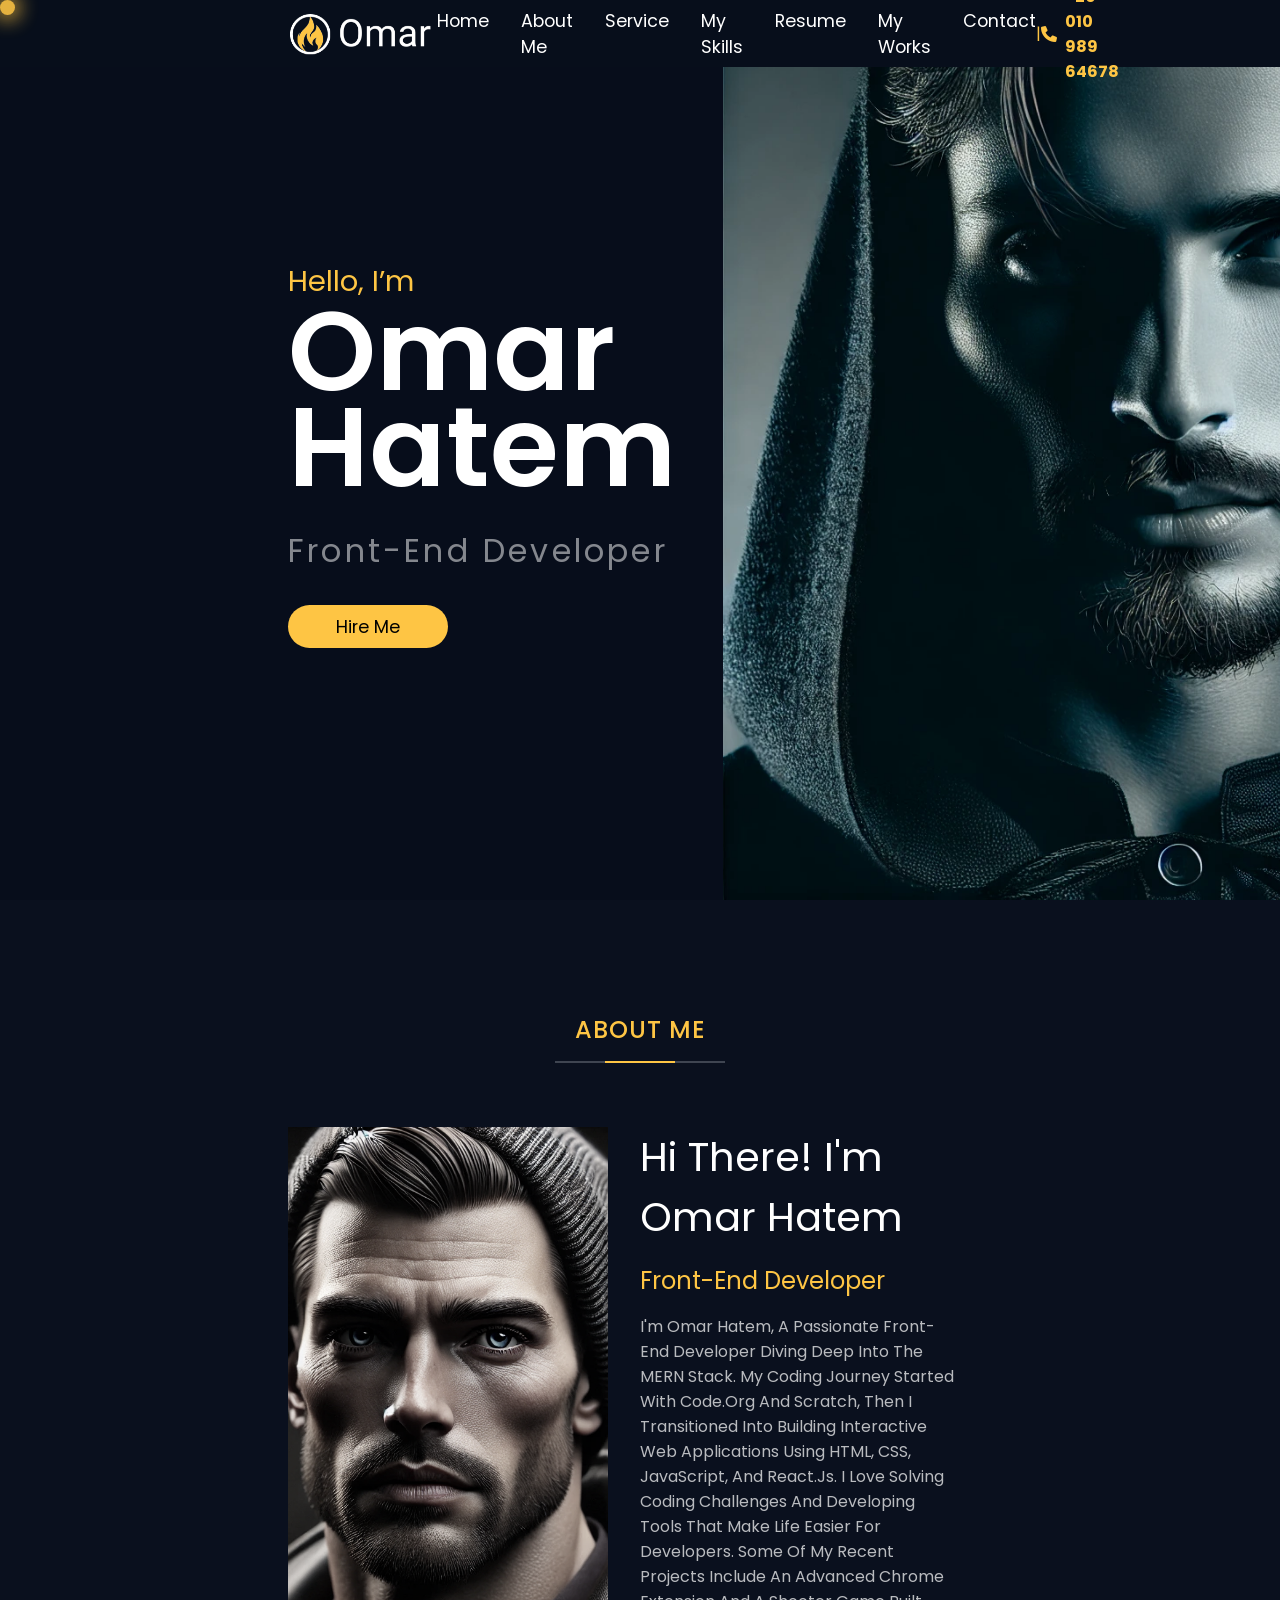
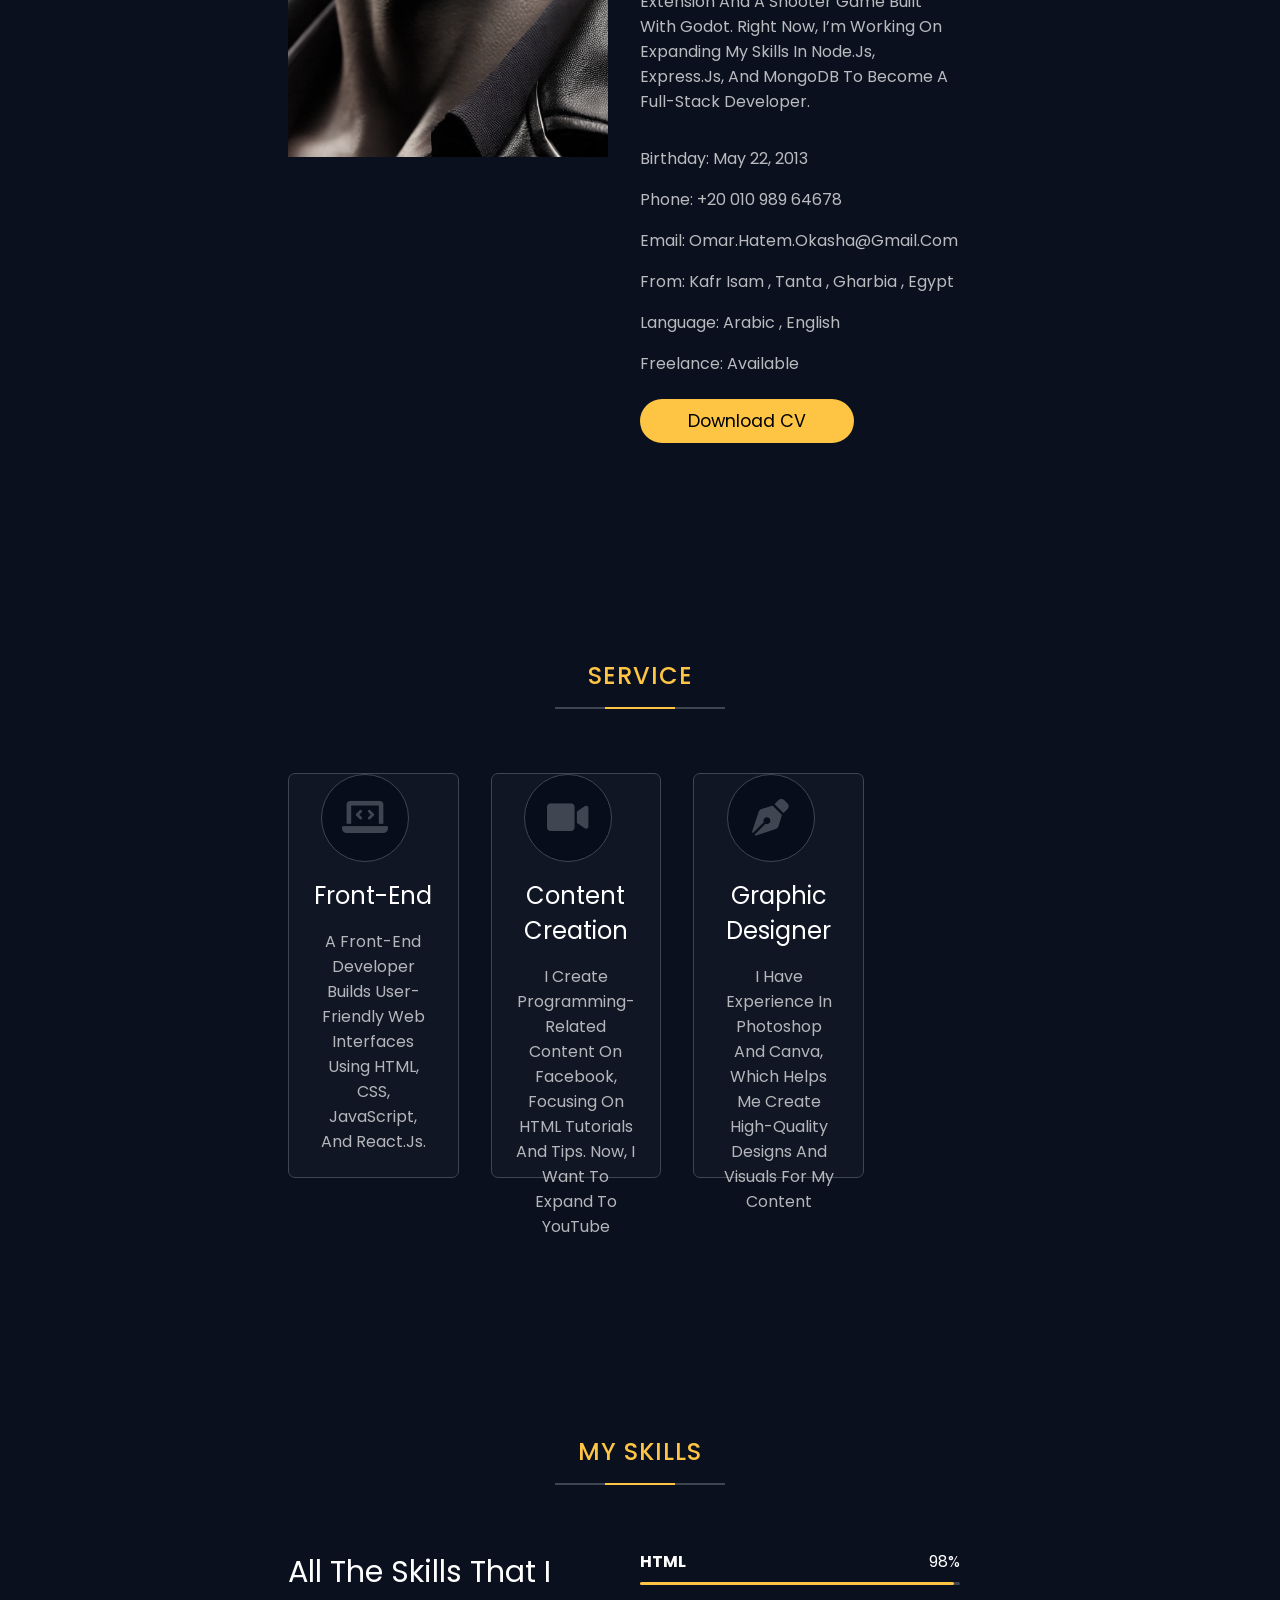
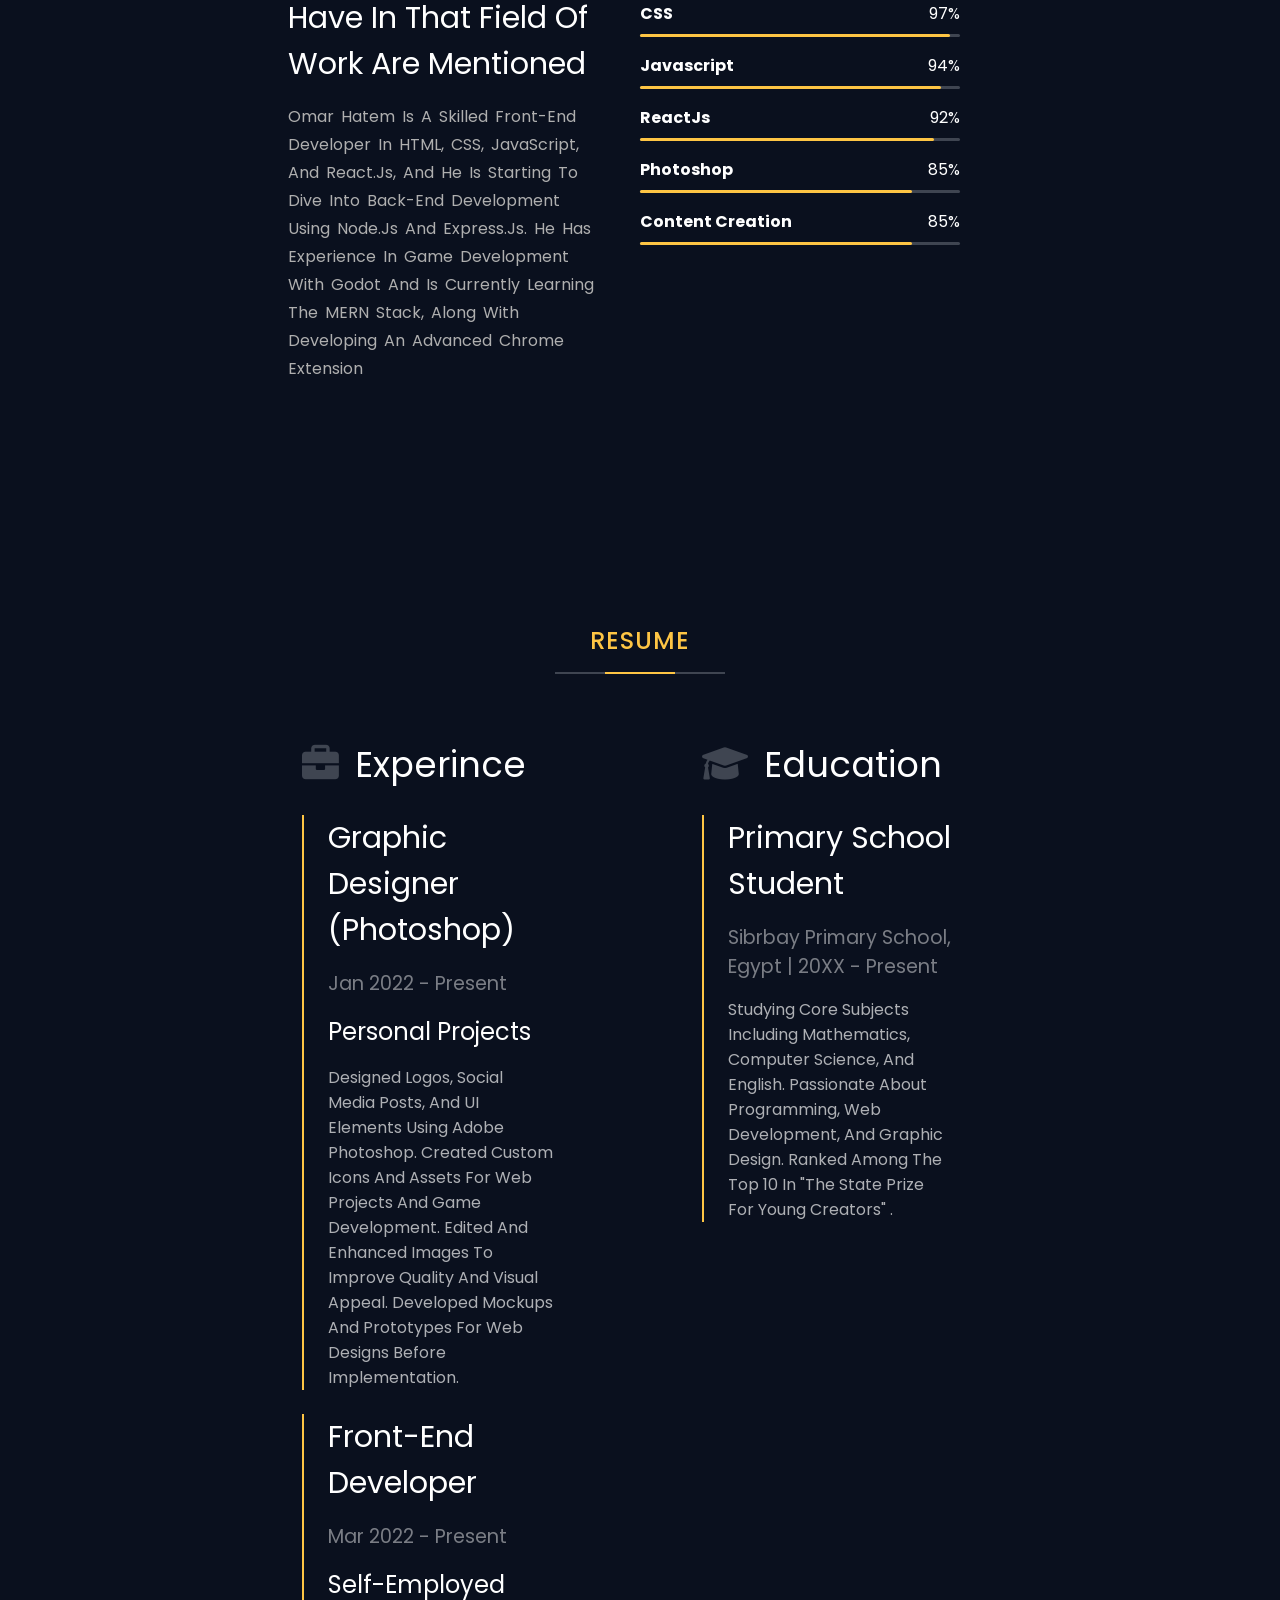
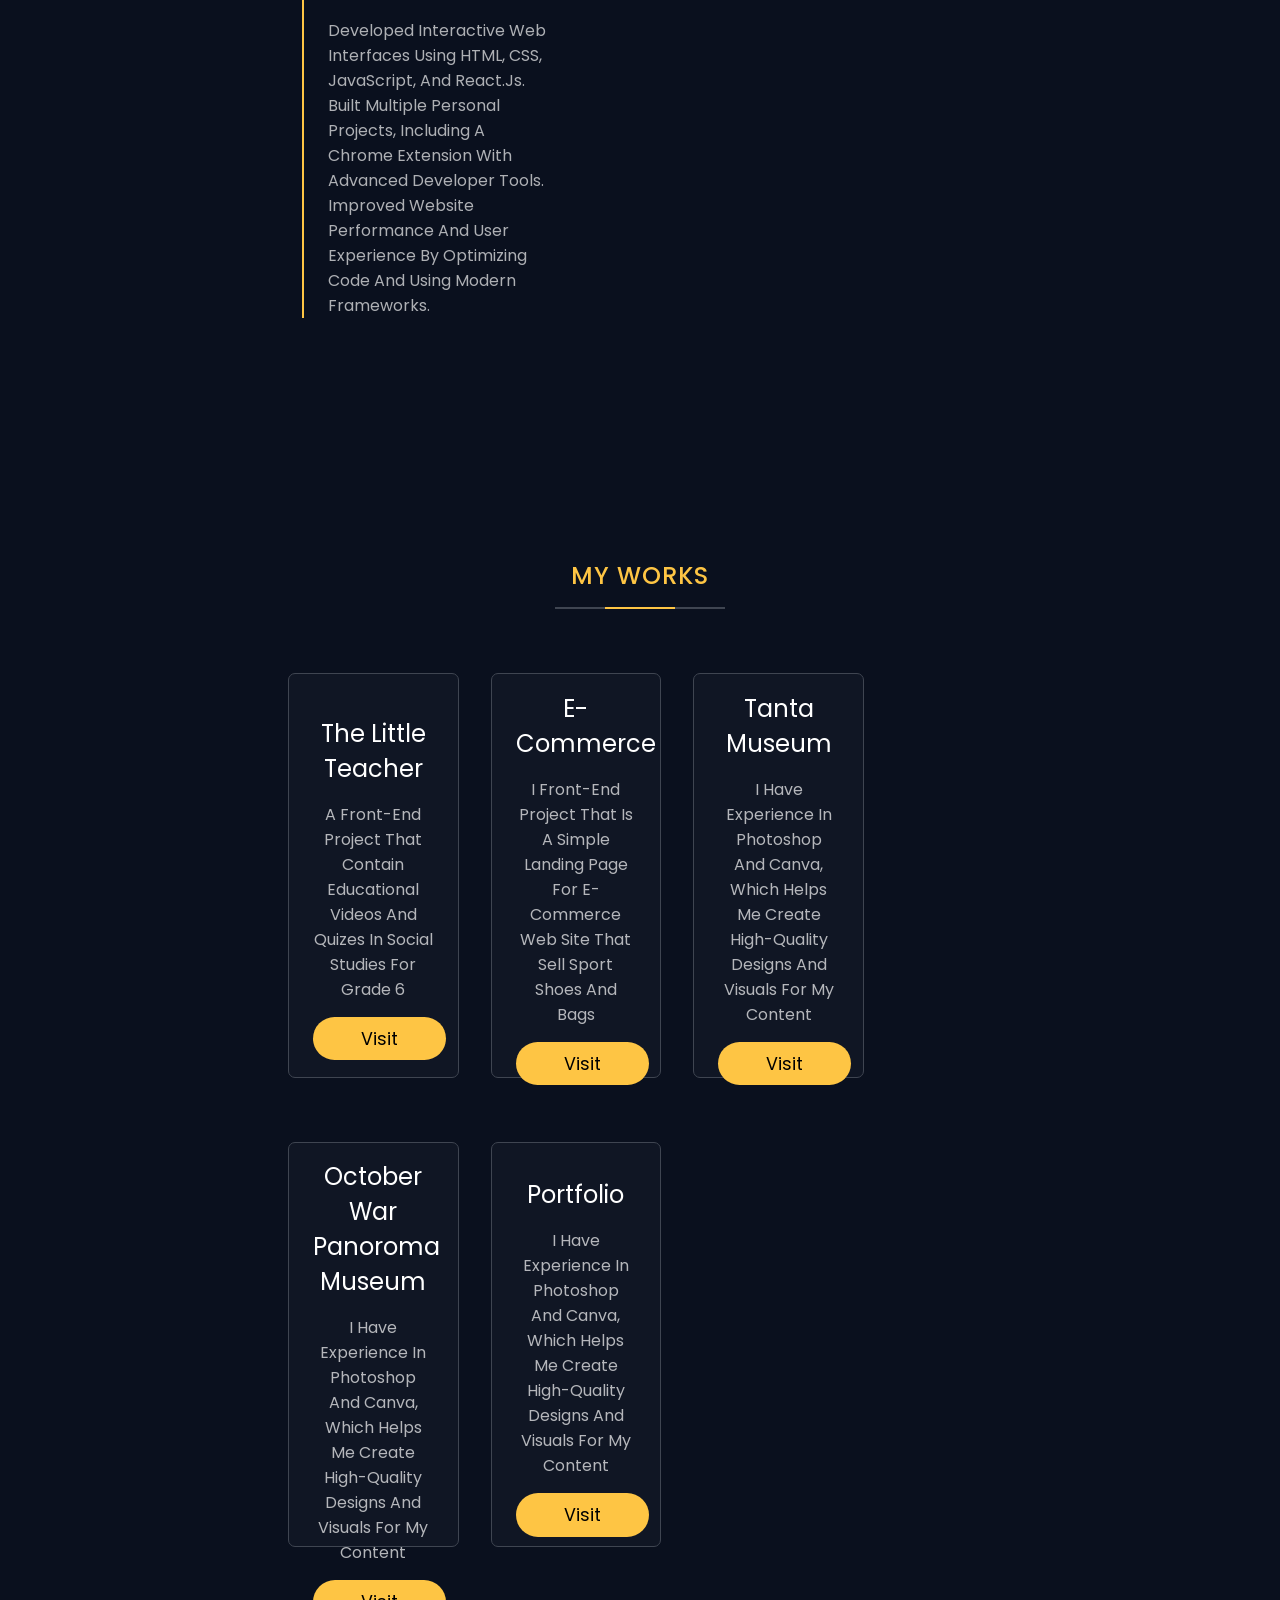
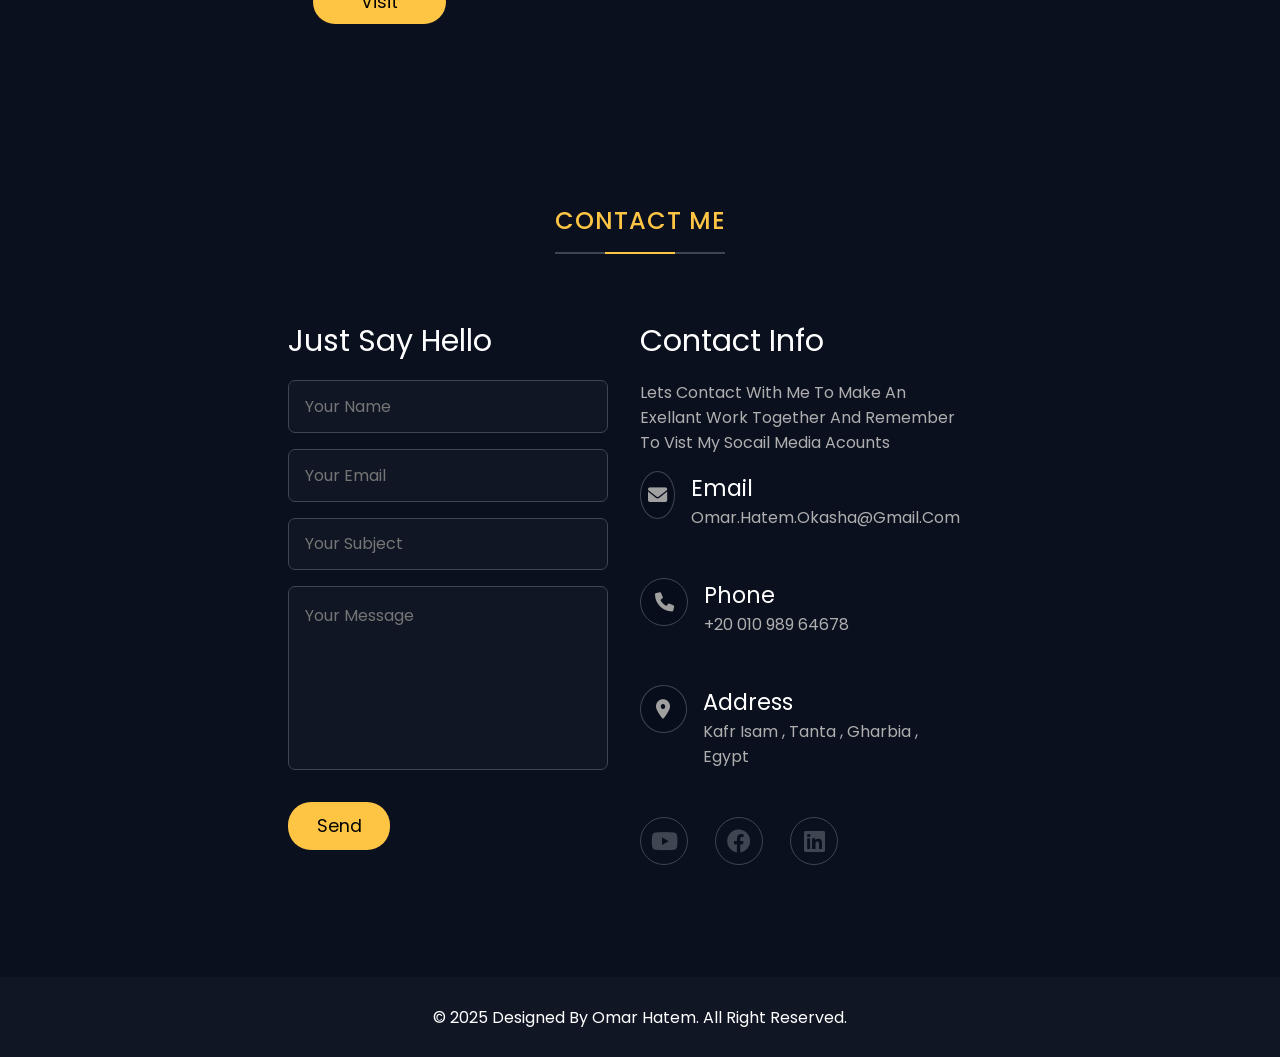
==== index.html @ daa5174b "Updates" ====
<!doctype html><html lang="en"><head><meta charset="utf-8"/><link rel="icon" href="/favicon.ico"/><meta name="viewport" content="width=device-width,initial-scale=1"/><meta name="theme-color" content="#000000"/><meta name="description" content="Web site created using create-react-app"/><link rel="apple-touch-icon" href="/logo192.png"/><link rel="manifest" href="/manifest.json"/><title>React App</title><script defer="defer" src="/static/js/main.5ed34f64.js"></script><link href="/static/css/main.981498d3.css" rel="stylesheet"></head><body><noscript>You need to enable JavaScript to run this app.</noscript><div id="root"></div></body></html>
---- static/css/main.981498d3.css ----
@import url(https://fonts.googleapis.com/css2?family=Poppins:ital,wght@0,100;0,200;0,300;0,400;0,500;0,600;0,700;0,800;0,900;1,100;1,200;1,300;1,400;1,500;1,600;1,700;1,800;1,900&display=swap);body{-webkit-font-smoothing:antialiased;-moz-osx-font-smoothing:grayscale;font-family:-apple-system,BlinkMacSystemFont,Segoe UI,Roboto,Oxygen,Ubuntu,Cantarell,Fira Sans,Droid Sans,Helvetica Neue,sans-serif;margin:0}code{font-family:source-code-pro,Menlo,Monaco,Consolas,Courier New,monospace}*{border:0;box-sizing:border-box;font-family:Poppins,sans-serif;margin:0;padding:0;text-transform:capitalize}nav{align-items:center;background-color:#070e1b;color:#fec544;display:flex;height:4.2rem;justify-content:space-between;padding-block:.5rem;padding-inline:18rem;position:fixed;width:100%;z-index:998}nav .list a{color:#fff;cursor:pointer;font-size:1.1rem;text-decoration:none}nav .no{align-items:center;display:flex;gap:.5rem}nav .list{display:flex;gap:2rem}.logo{height:90%}.logo img{height:100%}.star{animation:glow 1s ease-in-out infinite alternate;background-color:#fec544;border-radius:50%;box-shadow:0 0 20px 4px #fec544;height:15px;opacity:.9;position:absolute;transition:all .2s;width:15px;z-index:999}.bannar{align-items:center;background-color:#070d1b;display:flex;height:100vh;overflow:hidden;overflow-y:hidden;padding-inline-start:18rem;width:100%}.bannar h4{color:#fec544;font-size:1.8rem;font-weight:400;z-index:999}h1{color:#fff;font-size:7rem;font-weight:600;line-height:6rem}.section1{align-content:center;height:100%;width:50%}.bannar h3{color:#ffffff81;font-size:2rem;font-weight:400;letter-spacing:.2rem;margin-bottom:2.4rem;margin-top:2rem}.hire{align-items:center;background-color:#fec544;border-radius:23px;color:#000;font-size:1.1rem;padding-block:.6rem;padding-inline:3rem;text-decoration:none}.hire:hover{box-shadow:0 0 20px 5px #fec6446c;transition:all 1s}.section2{align-items:end;display:flex;height:100%;overflow:hidden;width:60%}.section2 img{display:block;height:100%;margin:auto}.container{background-color:#0a101e;display:flex;flex-wrap:wrap;gap:2rem;height:100%;justify-content:start;padding-inline:18rem}.about-img{display:flex;height:70vh;justify-content:center;overflow:hidden;width:calc(50% - 2rem)}.about-img img{filter:brightness(50%);filter:saturate(27%);height:100%}html{overflow-x:hidden}.about{width:calc(50% - 2rem)}.about h2{color:#fff;font-size:2.5rem;font-weight:400}.about h3{color:#fec544;font-size:1.5rem;font-weight:400;margin-top:1rem}.header{background-color:#0a101e;color:#fec544;display:block;font-size:1.9rem;font-size:24px;font-weight:500;letter-spacing:1px;margin-bottom:5rem;position:relative;text-align:center;text-transform:uppercase;width:100%;z-index:10}.header:after{background-color:#fec544;bottom:-16px;content:"";height:2px;left:50%;position:absolute;transform:translateX(-50%);width:70px}.all{padding-block:7rem}body{background-color:#0a101e}.header:before{background-color:#3f4551;bottom:-16px;content:"";height:2px;left:50%;position:absolute;transform:translateX(-50%);width:170px}.about p{margin-top:1rem}.about li,.about p{color:hsla(0,0%,100%,.719)}.about li{list-style:none}.about ul{display:flex;flex-direction:column;gap:1rem;margin-bottom:2rem;margin-top:2rem}.card{background-color:#101624;border:1px solid #3f4551;border-radius:7px;color:#fff;height:35vh;margin-bottom:2rem;padding-inline:1.5rem;text-align:center;width:calc(33.33333% - 4rem)}.card,.card i{align-content:center}.card i{background-color:#070d1b;border:1px solid #3f4551;border-radius:50%;color:#3f4551;font-size:3rem;height:5.5rem;width:5.5rem}.card h2{font-weight:400;margin-bottom:1rem;margin-top:1rem}.card p{color:#ffffffb0}.card:hover{border:1px solid #fec544;transition:all .5s;& i{border:1px solid #fec544}& h2,& i{color:#fec544;transition:all .5s}}.sills-words h2{color:#fff;font-size:2.4rem;font-weight:500}.sills-words p{color:#ffffffa1;line-height:28px;margin-top:1rem;word-spacing:3px}.skills{display:flex;flex-direction:column;gap:1rem}.skills h3{color:#fff;font-size:1rem;margin-bottom:.5rem}.skills{width:calc(50% - 2rem)}.full-mark{background-color:#3f4551;height:3px;width:100%}.full-mark,.mark{border-radius:9px}.mark{background-color:#fec544;height:100%}.HTML{width:98%}.info{display:flex;justify-content:space-between}.info span{color:#fec544}.CSS{width:97%}.Javascript{width:94%}.Reactjs{width:92%}.Content-creation,.photoshop{width:85%}.resume-container{display:flex;gap:3rem;justify-content:space-between}.resume-container .section1{padding-inline:.9rem;width:calc(50% - 3rem)}.ex-card h2{color:#fec544;font-size:1.5rem;font-weight:500;margin-bottom:1rem;margin-top:1.5rem}.ex-card p.desc{color:hsla(0,0%,100%,.671);margin-top:.7rem}.ex-card .cate{color:#fff;font-size:1.5rem}.ex-card .date{color:hsla(0,0%,100%,.459);font-size:1.2rem;margin-bottom:1rem}.ex-card{border-left:2px solid #fec544;padding-inline:1.5rem}.all span{color:#fff;font-size:1rem}.all i{color:#3f4551;font-size:2.3rem;margin-right:1rem}form{display:flex;flex-direction:column;gap:1rem}form input{background-color:#101624;border:1px solid #3f4551;border-radius:7px;color:#fff;font-size:1rem;height:3.3rem;outline:0;padding-inline:1rem;transition:all .5s}form input:focus{border:1px solid #fec544}.send{cursor:pointer;height:3rem;margin-top:1rem;width:32%}.send,textarea{padding-inline:1rem}textarea{background-color:#101624;border:1px solid #3f4551;border-radius:7px;color:#fff;font-size:1rem;outline:0;padding-block:1rem;resize:none;transition:all .5s}.section1{width:calc(50% - 2rem)}.section1 h2{color:#fff;font-size:1.9rem;font-weight:400;margin-bottom:1rem}.section1 p{color:#afafaf;margin-bottom:1rem}.contact-info i{border:1px solid #3f4551;border-radius:50%;color:#a0a0a0}.contact-info i,.contact-info i:hover{align-items:center;background-color:#070d1b;display:flex;font-size:1.2rem;height:3rem;justify-content:center;width:3rem}.contact-info i:hover{border:1px solid #fec544;border-radius:50%;color:#e4e4e4;transition:all 1s}.contact-info{display:flex;margin-bottom:2rem}.infos h2{font-size:1.4rem;margin:0}.fa-brands,.fab{align-content:center;border:1px solid #3f4551;border-radius:50%;font-size:1.5rem!important;height:3rem;text-align:center;width:3rem}.medias{display:flex;gap:.7rem}footer{align-content:center;background-color:#101624;color:#fff;height:5rem;text-align:center}@media (max-width:768px){.list,.no{display:none!important}.line{display:none}html{overflow-x:hidden}nav{height:3.5rem;justify-content:start;padding-inline:1rem}.bannar{display:block;padding-inline:1rem;width:100vw!important}.bannar h1{font-size:6rem}.bannar .section1{width:100%!important}.bannar img{display:none}.about-container{align-items:center;flex-direction:column;padding-inline:1rem}.about h2{text-align:center;width:100%}.hire{width:100%!important}.about,.about-img{padding:0!important;width:100%!important}.container{align-items:center;flex-direction:column;padding-inline:1rem}.section1{width:100%!important}.card{height:50vh;width:100%}.skills{width:100%!important}.ex-card{margin-bottom:4rem;padding-inline:1rem!important;text-align:start!important}.star{display:none}}html{scroll-behavior:smooth!important;scroll-behavior:smooth}section{min-height:100vh;padding:50px 20px}.card{height:45vh}.card p{margin-bottom:1.5rem}button{cursor:pointer}
/*# sourceMappingURL=main.981498d3.css.map*/
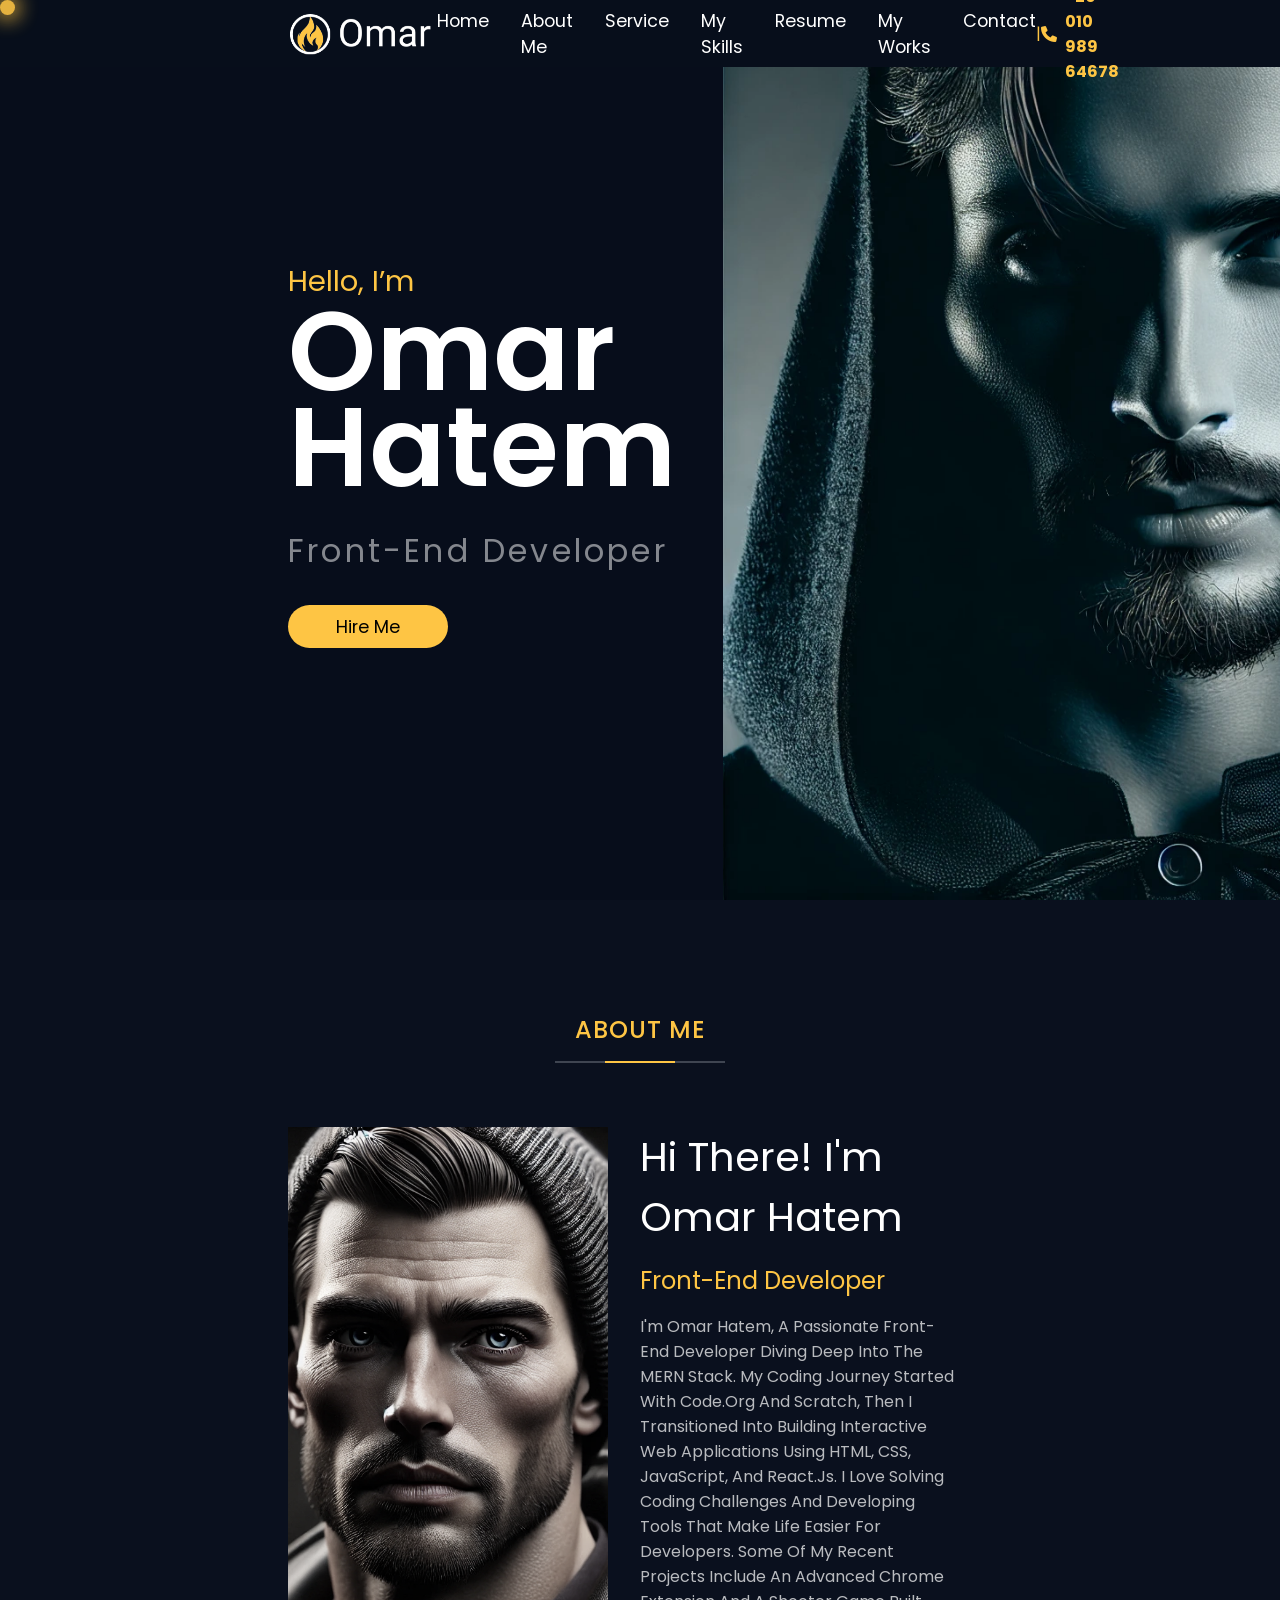
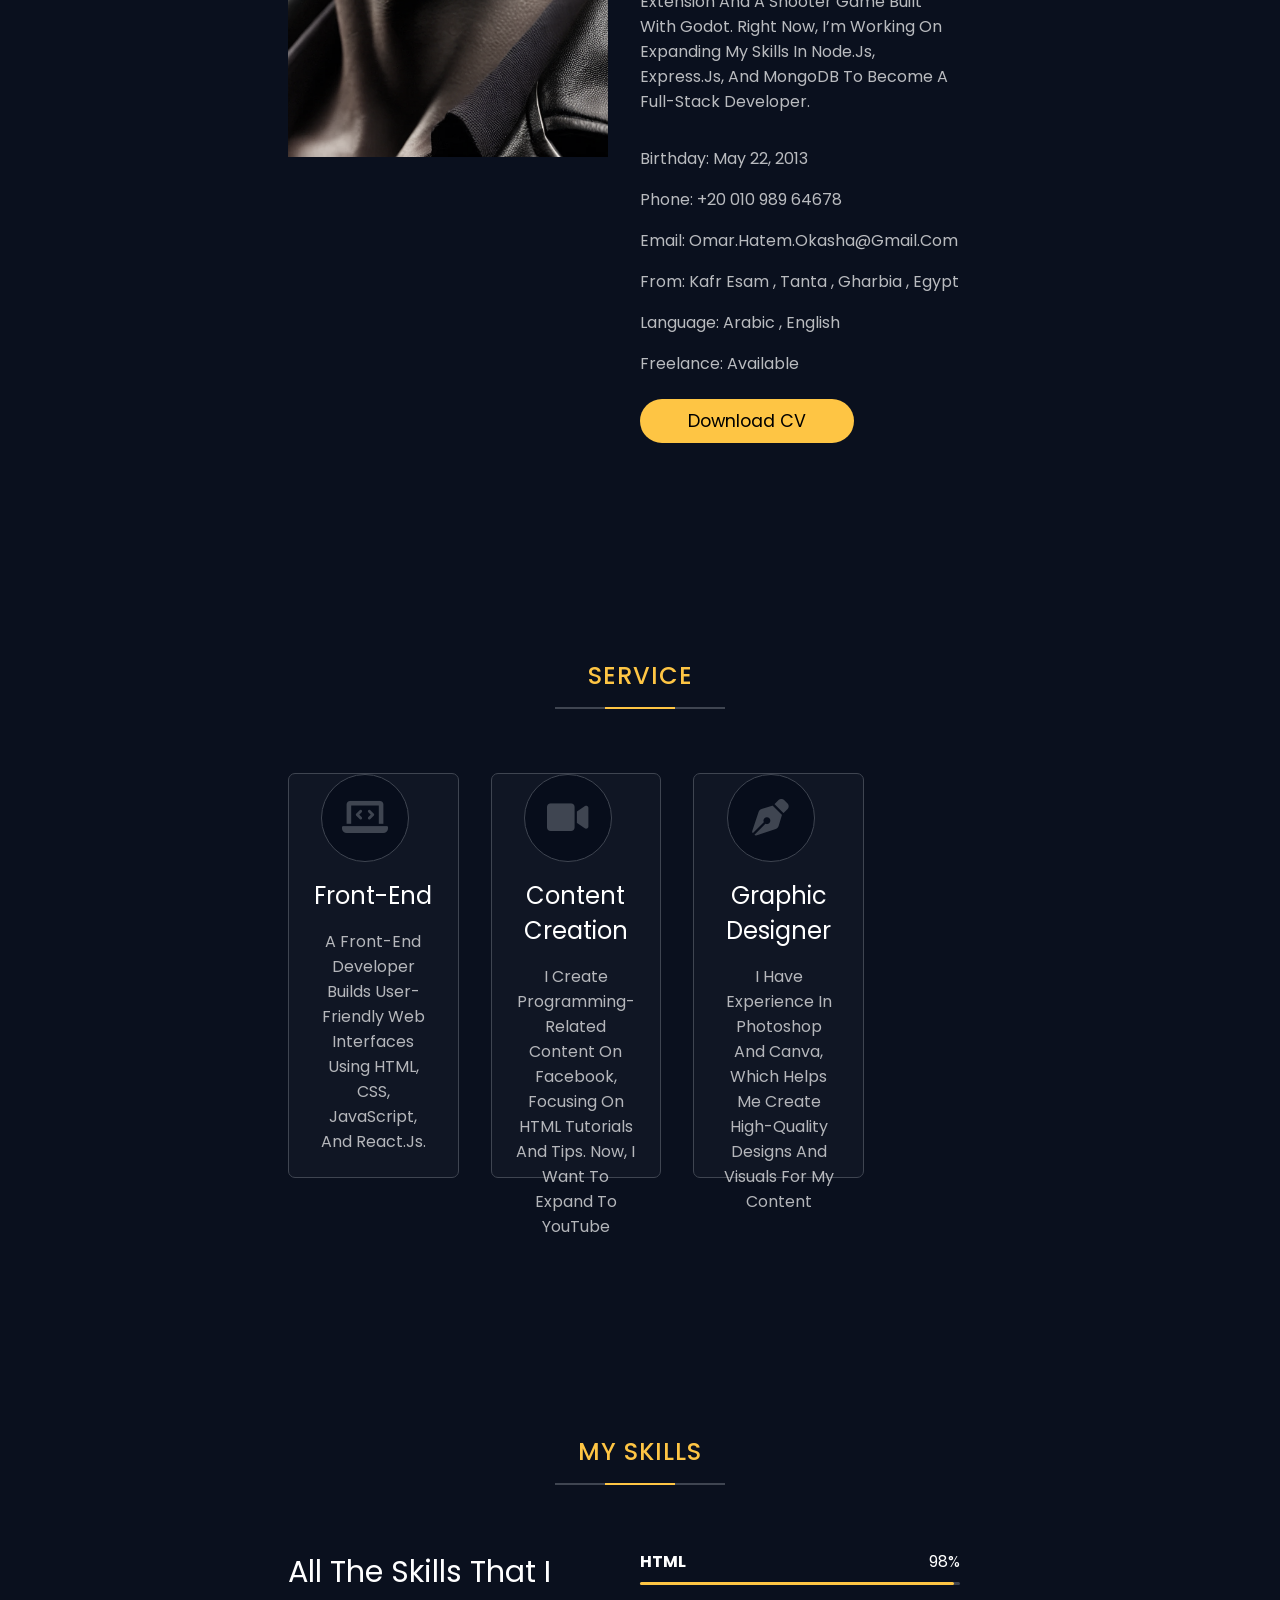
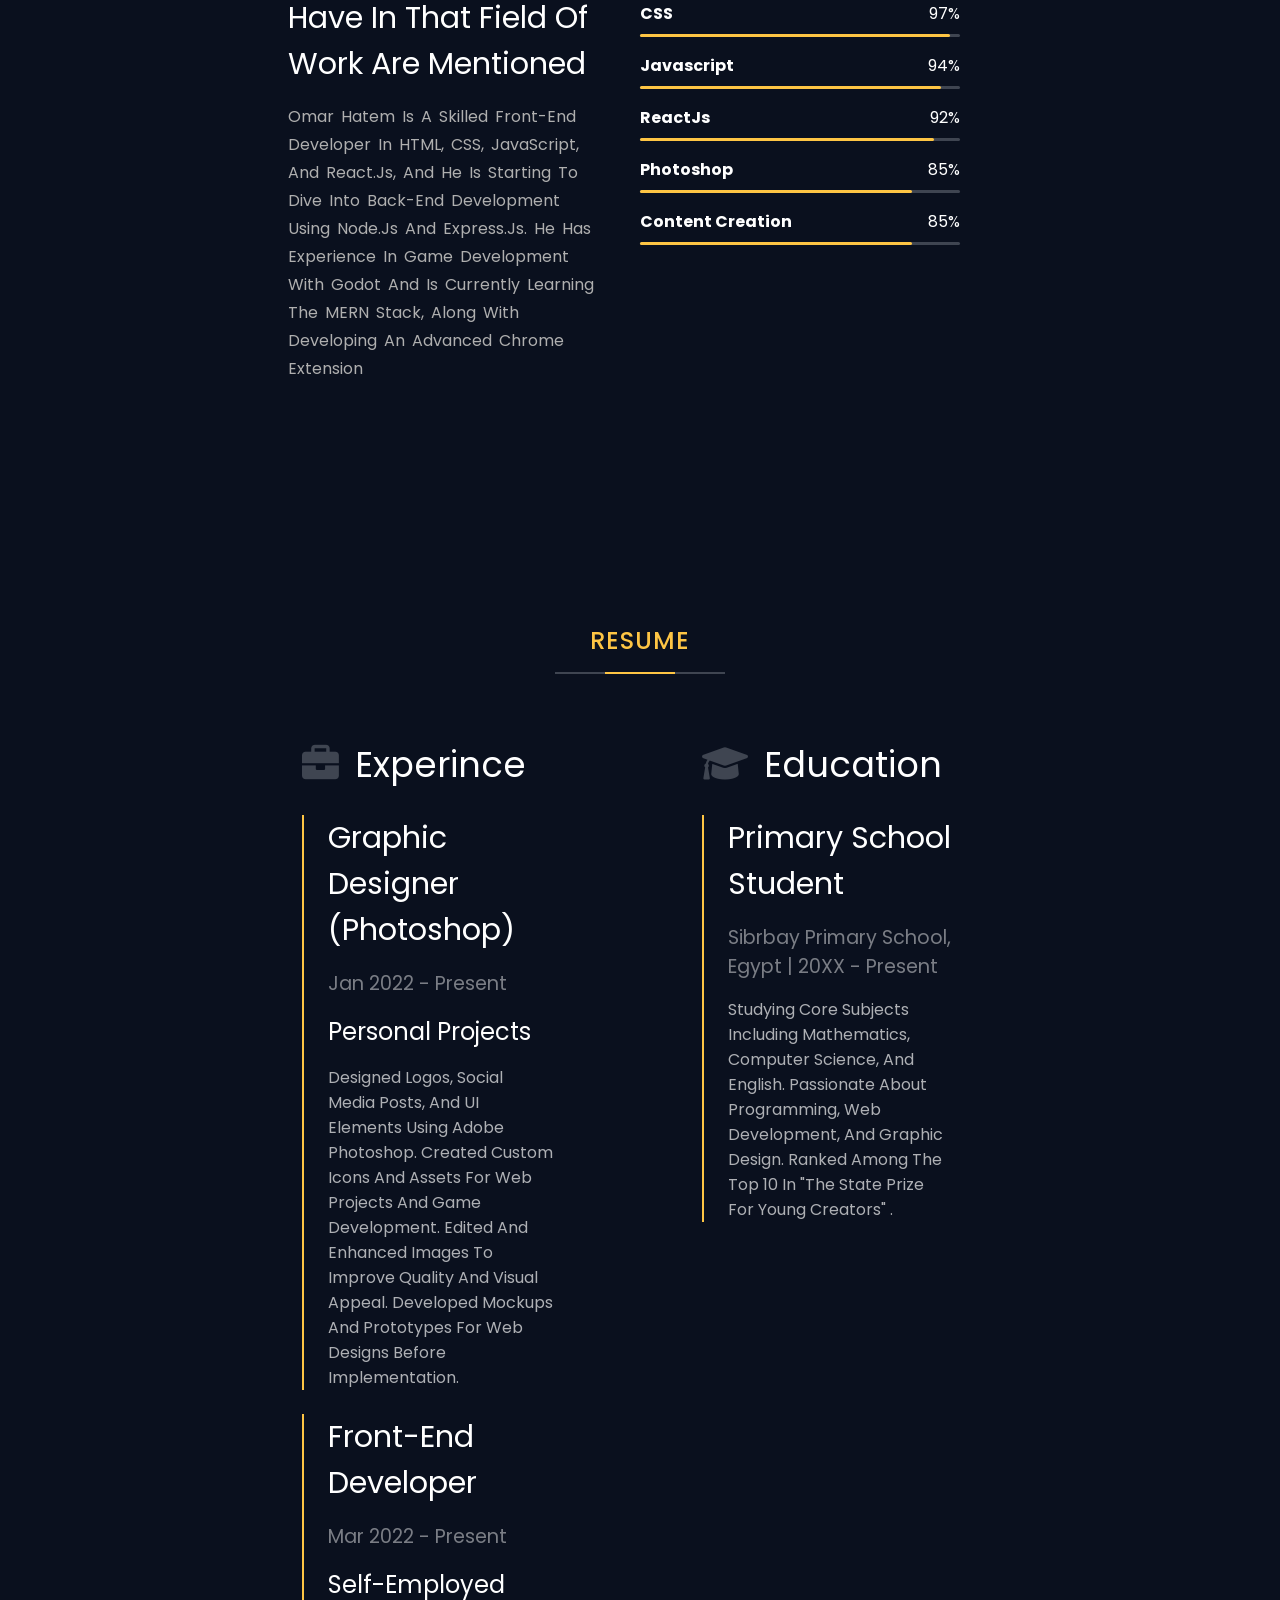
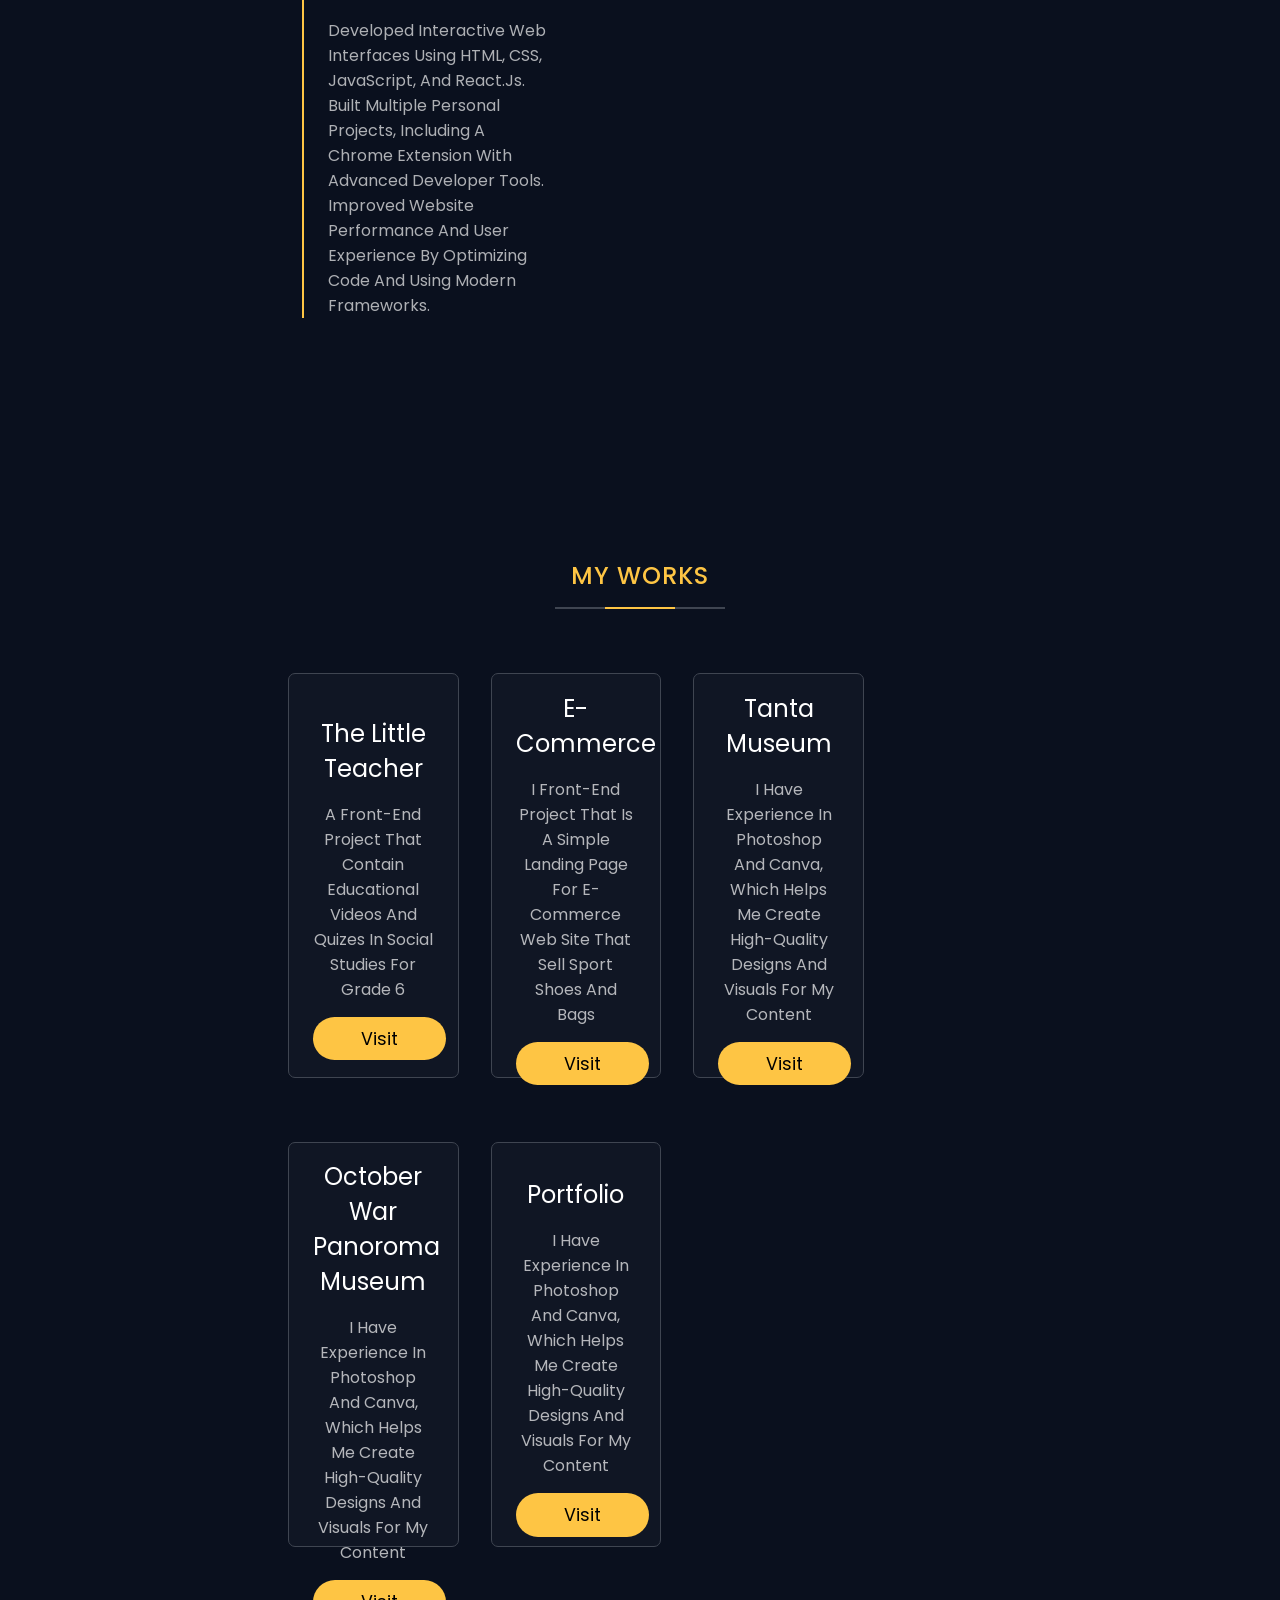
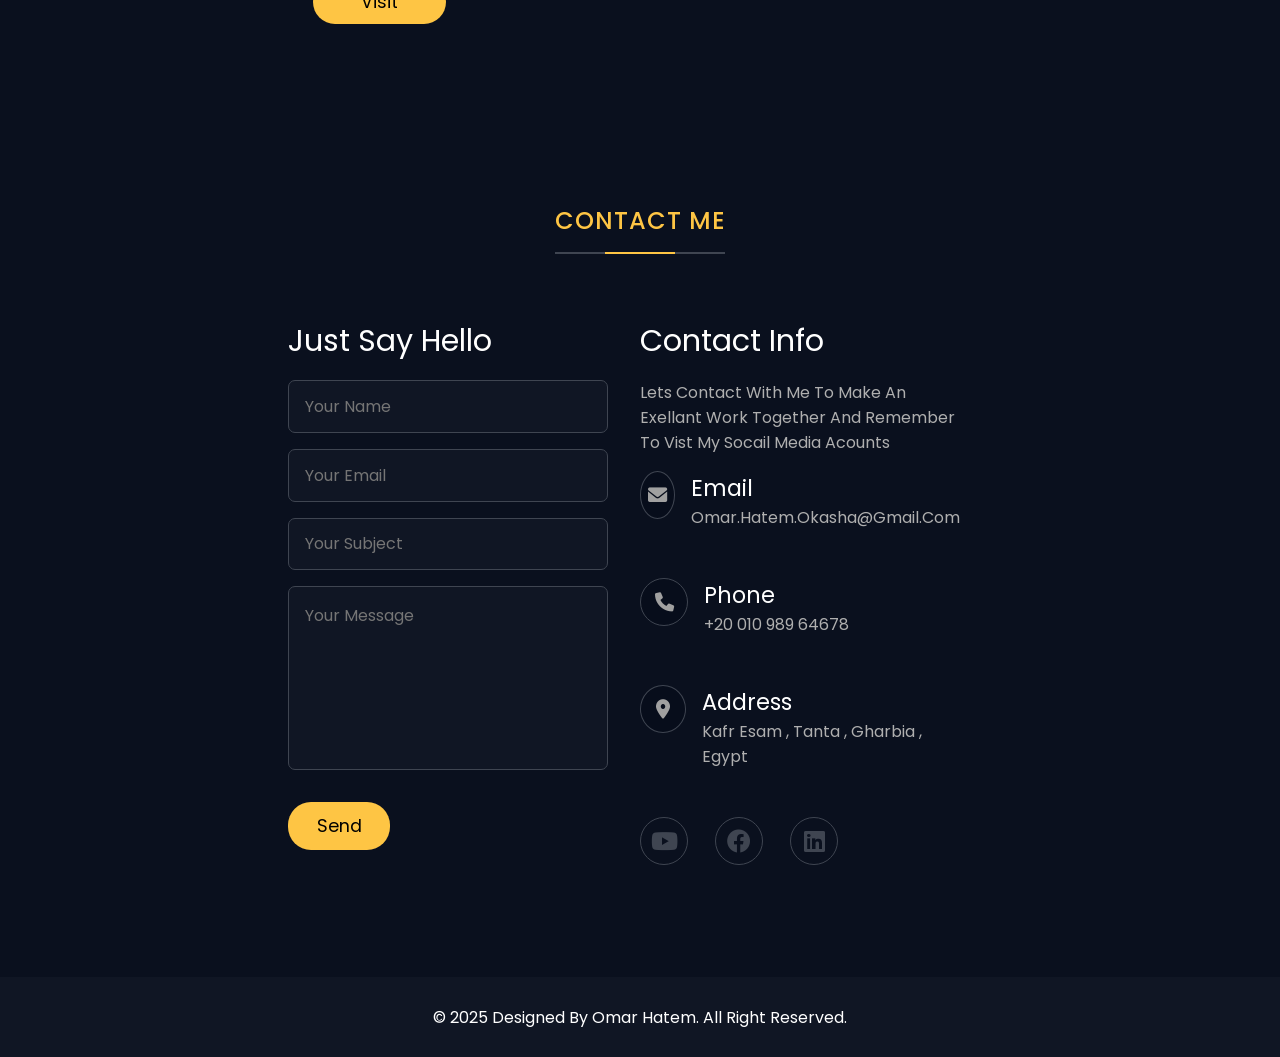
==== commit 8f238b25: "Updates" ====
--- a/index.html
+++ b/index.html
@@ -1 +1 @@
-<!doctype html><html lang="en"><head><meta charset="utf-8"/><link rel="icon" href="/favicon.ico"/><meta name="viewport" content="width=device-width,initial-scale=1"/><meta name="theme-color" content="#000000"/><meta name="description" content="Web site created using create-react-app"/><link rel="apple-touch-icon" href="/logo192.png"/><link rel="manifest" href="/manifest.json"/><title>React App</title><script defer="defer" src="/static/js/main.5ed34f64.js"></script><link href="/static/css/main.981498d3.css" rel="stylesheet"></head><body><noscript>You need to enable JavaScript to run this app.</noscript><div id="root"></div></body></html>+<!doctype html><html lang="en"><head><meta charset="utf-8"/><link rel="icon" href="/favicon.ico"/><meta name="viewport" content="width=device-width,initial-scale=1"/><meta name="theme-color" content="#000000"/><meta name="description" content="Web site created using create-react-app"/><link rel="apple-touch-icon" href="/logo192.png"/><link rel="manifest" href="/manifest.json"/><title>React App</title><script defer="defer" src="/static/js/main.191d1907.js"></script><link href="/static/css/main.981498d3.css" rel="stylesheet"></head><body><noscript>You need to enable JavaScript to run this app.</noscript><div id="root"></div></body></html>
